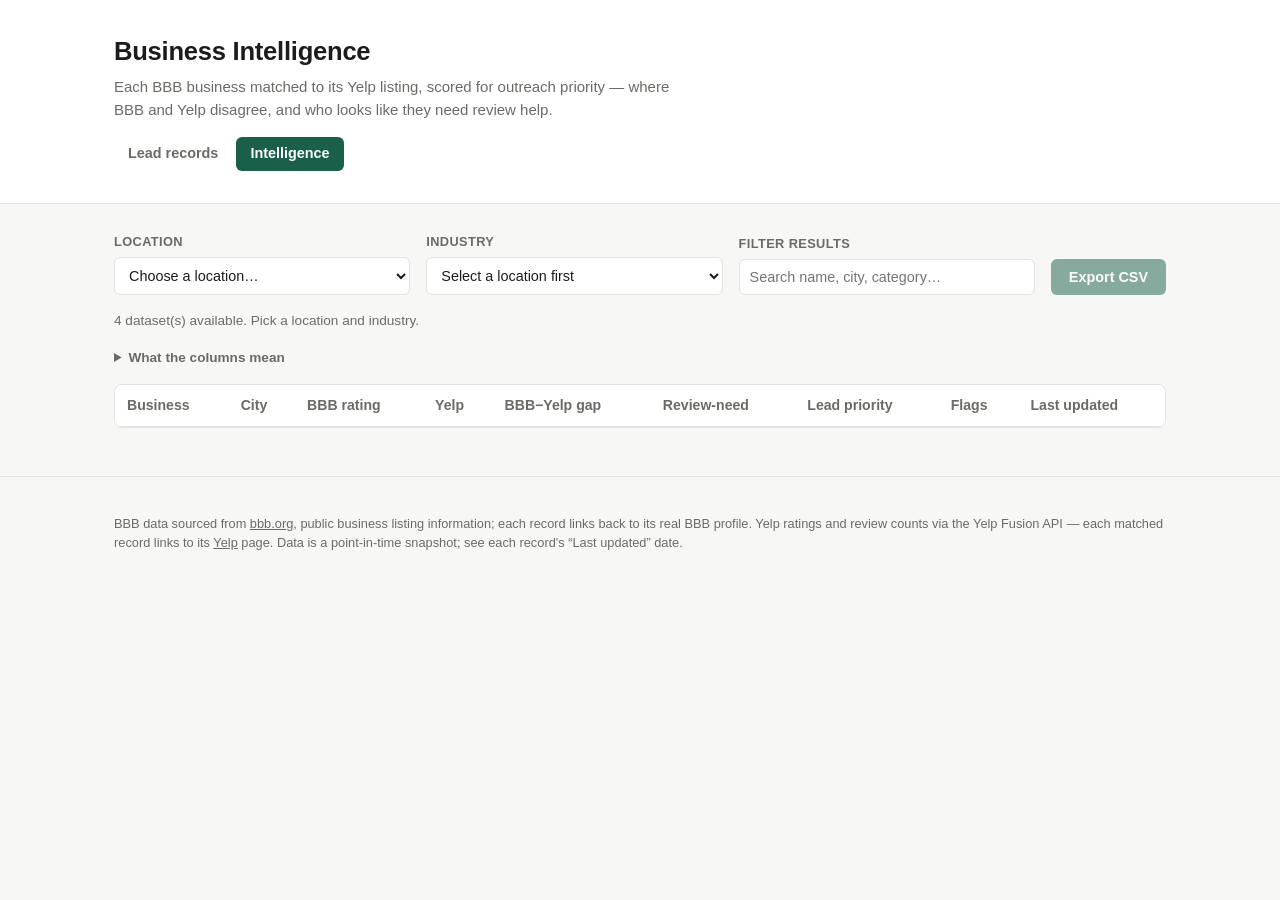
==== site/intelligence.html @ a7598c46 "Streamlit -> batch-only; Yelp enrichment in the batch; site Intelligence page Streamlit: streamlit_a" ====
<!doctype html>
<html lang="en">
<head>
  <meta charset="utf-8">
  <meta name="viewport" content="width=device-width, initial-scale=1">
  <title>Intelligence — BBB + Yelp</title>
  <meta name="description" content="Derived lead-scoring signals from BBB profiles matched against Yelp.">
  <link rel="stylesheet" href="css/style.css">
</head>
<body data-view="intel">
  <header class="site-header">
    <div class="wrap">
      <h1>Business Intelligence</h1>
      <p class="tagline">Each BBB business matched to its Yelp listing, scored for outreach priority — where BBB and Yelp disagree, and who looks like they need review help.</p>
      <nav class="site-nav">
        <a href="index.html">Lead records</a>
        <a href="intelligence.html" class="active">Intelligence</a>
      </nav>
    </div>
  </header>

  <main class="wrap">
    <section class="controls" aria-label="Filters">
      <div class="field">
        <label for="metro-select">Location</label>
        <select id="metro-select" disabled><option value="">Loading…</option></select>
      </div>
      <div class="field">
        <label for="industry-select">Industry</label>
        <select id="industry-select" disabled><option value="">Select a location first</option></select>
      </div>
      <div class="field">
        <label for="search-box">Filter results</label>
        <input id="search-box" type="text" placeholder="Search name, city, category…" disabled>
      </div>
      <div class="field field-action">
        <button id="export-btn" type="button" disabled>Export CSV</button>
      </div>
    </section>

    <p id="status" class="status" role="status">Loading available data…</p>
    <p id="intel-note" class="intel-note" hidden></p>

    <details class="legend">
      <summary>What the columns mean</summary>
      <ul>
        <li><strong>Yelp</strong> — the matched Yelp listing's star rating and review count (links to Yelp).</li>
        <li><strong>BBB−Yelp gap</strong> — BBB letter grade and Yelp stars both put on a 0–5 scale, BBB minus Yelp. Positive = BBB looks kinder than Yelp.</li>
        <li><strong>Review-need</strong> (0–100) — how low the Yelp rating is (60%) plus how thin the review volume is (40%). Higher = more likely to want review help.</li>
        <li><strong>Lead priority</strong> — Review-need plus bumps for reputation divergence, an accredited-but-low-rated business, and an established (10+ yr) business.</li>
        <li><strong>Flags</strong> — <em>BBB↑ Yelp↓</em>: BBB grade A− or better but a reviewed Yelp rating under 3. <em>Accredited, low-rated</em>. <em>Few reviews</em>: under 25 Yelp reviews.</li>
      </ul>
      <p class="legend-foot">Derived scoring is a v1 starting point, not a finished model.</p>
    </details>

    <div class="table-wrap">
      <table id="results-table">
        <thead><tr id="head-row"></tr></thead>
        <tbody id="results-body"></tbody>
      </table>
    </div>

    <p id="empty-state" class="empty-state" hidden>No results match your filter.</p>
  </main>

  <footer class="site-footer">
    <div class="wrap">
      <p>
        BBB data sourced from <a href="https://www.bbb.org" target="_blank" rel="noopener">bbb.org</a>,
        public business listing information; each record links back to its real BBB profile.
        Yelp ratings and review counts via the Yelp Fusion API — each matched record links to its
        <a href="https://www.yelp.com" target="_blank" rel="noopener">Yelp</a> page.
        Data is a point-in-time snapshot; see each record's “Last updated” date.
      </p>
    </div>
  </footer>

  <script src="js/app.js"></script>
</body>
</html>
---- site/css/style.css ----
:root {
  color-scheme: light dark;
  --bg: #f7f7f5;
  --surface: #ffffff;
  --border: #e2e2df;
  --text: #1c1c1a;
  --text-muted: #6b6b66;
  --accent: #1a5f4a;
  --accent-hover: #144c3b;
  --accredited: #1a5f4a;
  --accredited-bg: #e6f2ee;
  --flag: #9a5b00;
  --flag-bg: #fdf0dd;
  --score-bar: #cfe8df;
}

@media (prefers-color-scheme: dark) {
  :root {
    --bg: #16171a;
    --surface: #1e2023;
    --border: #33353a;
    --text: #eceeec;
    --text-muted: #9a9d9f;
    --accent: #4fd8ac;
    --accent-hover: #6fe3bd;
    --accredited: #4fd8ac;
    --accredited-bg: #16332a;
    --flag: #f0c079;
    --flag-bg: #3a2c14;
    --score-bar: #244a3d;
  }
}

* { box-sizing: border-box; }

body {
  margin: 0;
  background: var(--bg);
  color: var(--text);
  font: 15px/1.5 -apple-system, BlinkMacSystemFont, "Segoe UI", Roboto, Helvetica, Arial, sans-serif;
}

.wrap {
  max-width: 1100px;
  margin: 0 auto;
  padding: 0 24px;
}

.site-header {
  background: var(--surface);
  border-bottom: 1px solid var(--border);
  padding: 32px 0;
}

.site-header h1 {
  margin: 0 0 6px;
  font-size: 1.6rem;
  letter-spacing: -0.01em;
}

.tagline {
  margin: 0;
  color: var(--text-muted);
  max-width: 70ch;
}

.site-nav {
  display: flex;
  gap: 4px;
  margin-top: 16px;
}

.site-nav a {
  padding: 6px 14px;
  border-radius: 6px;
  text-decoration: none;
  color: var(--text-muted);
  font-weight: 600;
  font-size: 0.9rem;
}

.site-nav a:hover { color: var(--text); background: var(--bg); }
.site-nav a.active { color: #fff; background: var(--accent); }
@media (prefers-color-scheme: dark) { .site-nav a.active { color: #10221c; } }

main.wrap {
  padding-top: 28px;
  padding-bottom: 48px;
}

.controls {
  display: flex;
  flex-wrap: wrap;
  gap: 16px;
  align-items: end;
  margin-bottom: 16px;
}

.field {
  display: flex;
  flex-direction: column;
  gap: 6px;
  min-width: 180px;
  flex: 1 1 200px;
}

.field-action {
  flex: 0 0 auto;
  min-width: 0;
}

label {
  font-size: 0.8rem;
  font-weight: 600;
  color: var(--text-muted);
  text-transform: uppercase;
  letter-spacing: 0.03em;
}

select, input[type="text"] {
  padding: 9px 10px;
  border: 1px solid var(--border);
  border-radius: 6px;
  background: var(--surface);
  color: var(--text);
  font-size: 0.9rem;
}

select:disabled, input:disabled {
  opacity: 0.6;
}

button {
  padding: 10px 18px;
  border: none;
  border-radius: 6px;
  background: var(--accent);
  color: #fff;
  font-weight: 600;
  font-size: 0.9rem;
  cursor: pointer;
  white-space: nowrap;
}

button:hover:not(:disabled) { background: var(--accent-hover); }
button:disabled { opacity: 0.5; cursor: not-allowed; }

.status {
  color: var(--text-muted);
  font-size: 0.85rem;
  margin: 0 0 16px;
}

.intel-note {
  margin: 0 0 16px;
  padding: 10px 12px;
  border: 1px solid var(--flag);
  background: var(--flag-bg);
  color: var(--flag);
  border-radius: 6px;
  font-size: 0.85rem;
}

.legend {
  margin: 0 0 16px;
  font-size: 0.85rem;
  color: var(--text-muted);
}

.legend summary { cursor: pointer; font-weight: 600; }
.legend ul { margin: 10px 0 6px; padding-left: 20px; }
.legend li { margin: 4px 0; }
.legend strong { color: var(--text); }
.legend-foot { margin: 6px 0 0; font-style: italic; }

.table-wrap {
  overflow-x: auto;
  border: 1px solid var(--border);
  border-radius: 8px;
  background: var(--surface);
}

table {
  width: 100%;
  border-collapse: collapse;
  font-size: 0.88rem;
}

th, td {
  text-align: left;
  padding: 10px 12px;
  border-bottom: 1px solid var(--border);
  white-space: nowrap;
}

th {
  cursor: pointer;
  user-select: none;
  color: var(--text-muted);
  font-weight: 600;
  position: sticky;
  top: 0;
  background: var(--surface);
}

th:hover { color: var(--text); }

th.sorted::after { content: " \25BE"; }
th.sorted-desc::after { content: " \25B4"; }

tbody tr:hover { background: color-mix(in srgb, var(--accent) 6%, transparent); }

td.name-cell { white-space: normal; max-width: 260px; }
td.name-cell a { color: var(--text); font-weight: 600; text-decoration: none; }
td.name-cell a:hover { color: var(--accent); text-decoration: underline; }

.badge {
  display: inline-block;
  padding: 2px 8px;
  border-radius: 999px;
  font-size: 0.75rem;
  font-weight: 600;
}

.badge-yes { background: var(--accredited-bg); color: var(--accredited); }
.badge-no { color: var(--text-muted); }
.badge-flag { background: var(--flag-bg); color: var(--flag); }
.badge-soft { border: 1px solid var(--border); color: var(--text-muted); }

.muted { color: var(--text-muted); }
.gap-pos { font-weight: 600; color: var(--flag); }

.score {
  position: relative;
  display: inline-block;
  min-width: 52px;
  padding: 2px 6px;
  border-radius: 4px;
  overflow: hidden;
}
.score-bar {
  position: absolute;
  inset: 0 auto 0 0;
  background: var(--score-bar);
  z-index: 0;
}
.score-val { position: relative; z-index: 1; font-variant-numeric: tabular-nums; }

.empty-state {
  text-align: center;
  color: var(--text-muted);
  padding: 40px 0;
}

.site-footer {
  border-top: 1px solid var(--border);
  padding: 24px 0 40px;
  color: var(--text-muted);
  font-size: 0.8rem;
}

.site-footer a { color: inherit; }
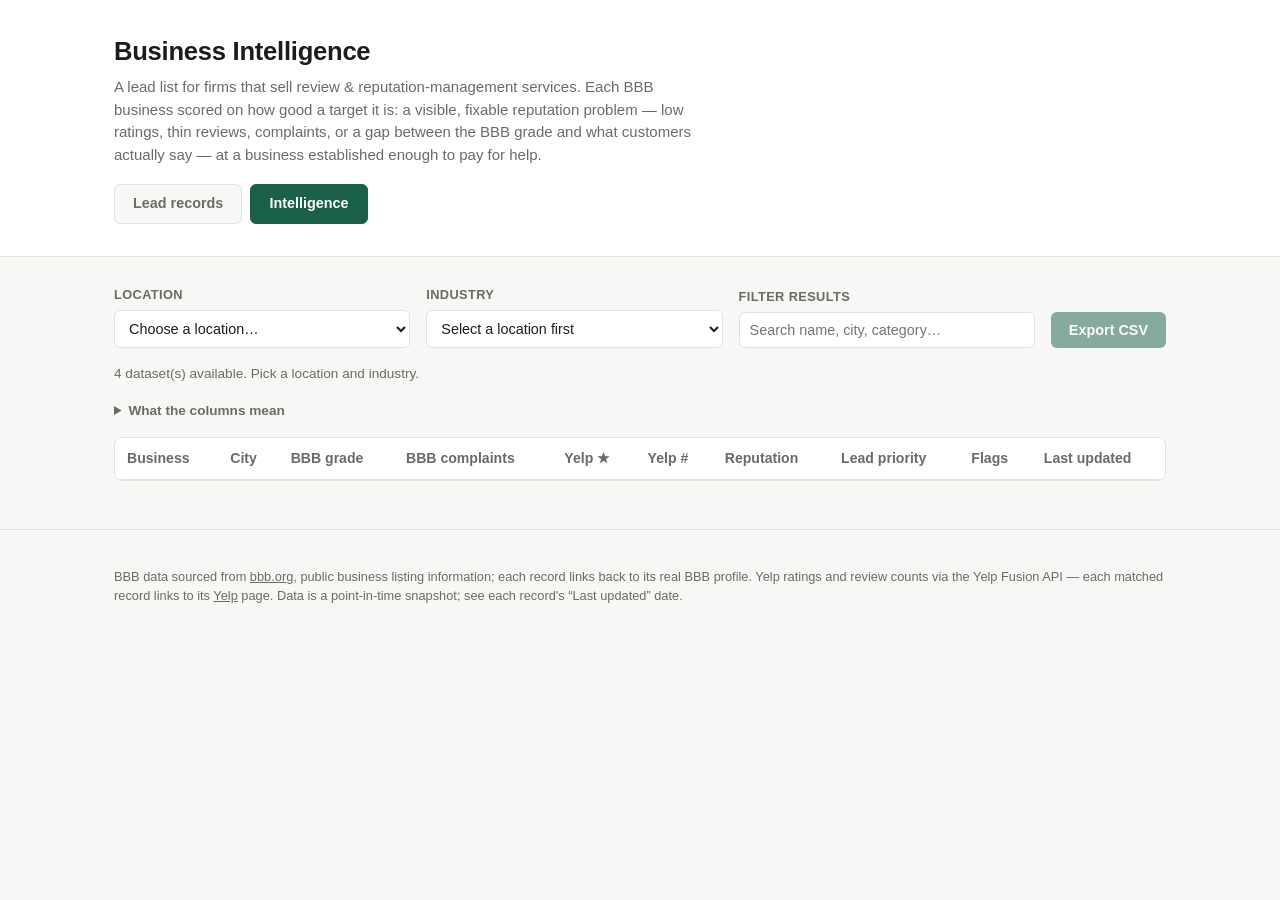
==== commit 35f12754: "Intelligence: blend BBB grade + complaints + Yelp; reframe as a review-seller lead list The scoring " ====
--- a/site/intelligence.html
+++ b/site/intelligence.html
@@ -11,7 +11,7 @@
   <header class="site-header">
     <div class="wrap">
       <h1>Business Intelligence</h1>
-      <p class="tagline">Each BBB business matched to its Yelp listing, scored for outreach priority — where BBB and Yelp disagree, and who looks like they need review help.</p>
+      <p class="tagline">A lead list for firms that sell review &amp; reputation-management services. Each BBB business scored on how good a target it is: a visible, fixable reputation problem — low ratings, thin reviews, complaints, or a gap between the BBB grade and what customers actually say — at a business established enough to pay for help.</p>
       <nav class="site-nav">
         <a href="index.html">Lead records</a>
         <a href="intelligence.html" class="active">Intelligence</a>
@@ -44,11 +44,11 @@
     <details class="legend">
       <summary>What the columns mean</summary>
       <ul>
-        <li><strong>Yelp</strong> — the matched Yelp listing's star rating and review count (links to Yelp).</li>
-        <li><strong>BBB−Yelp gap</strong> — BBB letter grade and Yelp stars both put on a 0–5 scale, BBB minus Yelp. Positive = BBB looks kinder than Yelp.</li>
-        <li><strong>Review-need</strong> (0–100) — how low the Yelp rating is (60%) plus how thin the review volume is (40%). Higher = more likely to want review help.</li>
-        <li><strong>Lead priority</strong> — Review-need plus bumps for reputation divergence, an accredited-but-low-rated business, and an established (10+ yr) business.</li>
-        <li><strong>Flags</strong> — <em>BBB↑ Yelp↓</em>: BBB grade A− or better but a reviewed Yelp rating under 3. <em>Accredited, low-rated</em>. <em>Few reviews</em>: under 25 Yelp reviews.</li>
+        <li><strong>BBB grade / BBB complaints</strong> — the letter grade and the count of complaints filed with BBB (complaints show only for datasets scraped with full detail).</li>
+        <li><strong>Yelp ★ / Yelp #</strong> — the matched Yelp listing's star rating and review count (rating links to Yelp).</li>
+        <li><strong>Reputation</strong> (0–100) — blended "how weak is this business's public reputation": BBB grade, BBB review average + complaints, and Yelp rating + volume, weighted over whatever's available. Higher = weaker.</li>
+        <li><strong>Lead priority</strong> (0–130) — how good a sales lead this is <em>for a firm that sells review / reputation-management services</em>. It favors the <em>salvageable middle</em> — a visible, fixable problem at a business established enough to pay — so both the already-fine and the beyond-help score lower. Bumps for a reputation gap, an accredited business, an active (but not runaway) complaint history, and 10+ years in business.</li>
+        <li><strong>Flags</strong> — <em>Reputation gap</em>: BBB grade looks clean (A− or better) but the actual feedback doesn't. <em>Accredited, low-rated</em>. <em>Few reviews</em>: under 25 Yelp reviews.</li>
       </ul>
       <p class="legend-foot">Derived scoring is a v1 starting point, not a finished model.</p>
     </details>
--- a/site/css/style.css
+++ b/site/css/style.css
@@ -66,21 +66,34 @@
 
 .site-nav {
   display: flex;
-  gap: 4px;
-  margin-top: 16px;
+  gap: 8px;
+  margin-top: 18px;
 }
 
 .site-nav a {
-  padding: 6px 14px;
-  border-radius: 6px;
+  display: inline-block;
+  padding: 8px 18px;
+  border: 1px solid var(--border);
+  border-radius: 6px;
+  background: var(--bg);
+  color: var(--text-muted);
+  font-weight: 600;
+  font-size: 0.9rem;
   text-decoration: none;
-  color: var(--text-muted);
-  font-weight: 600;
-  font-size: 0.9rem;
-}
-
-.site-nav a:hover { color: var(--text); background: var(--bg); }
-.site-nav a.active { color: #fff; background: var(--accent); }
+  transition: background 0.12s, color 0.12s, border-color 0.12s;
+}
+
+.site-nav a:hover {
+  color: var(--text);
+  border-color: var(--accent);
+}
+
+.site-nav a.active {
+  background: var(--accent);
+  border-color: var(--accent);
+  color: #fff;
+}
+
 @media (prefers-color-scheme: dark) { .site-nav a.active { color: #10221c; } }
 
 main.wrap {
